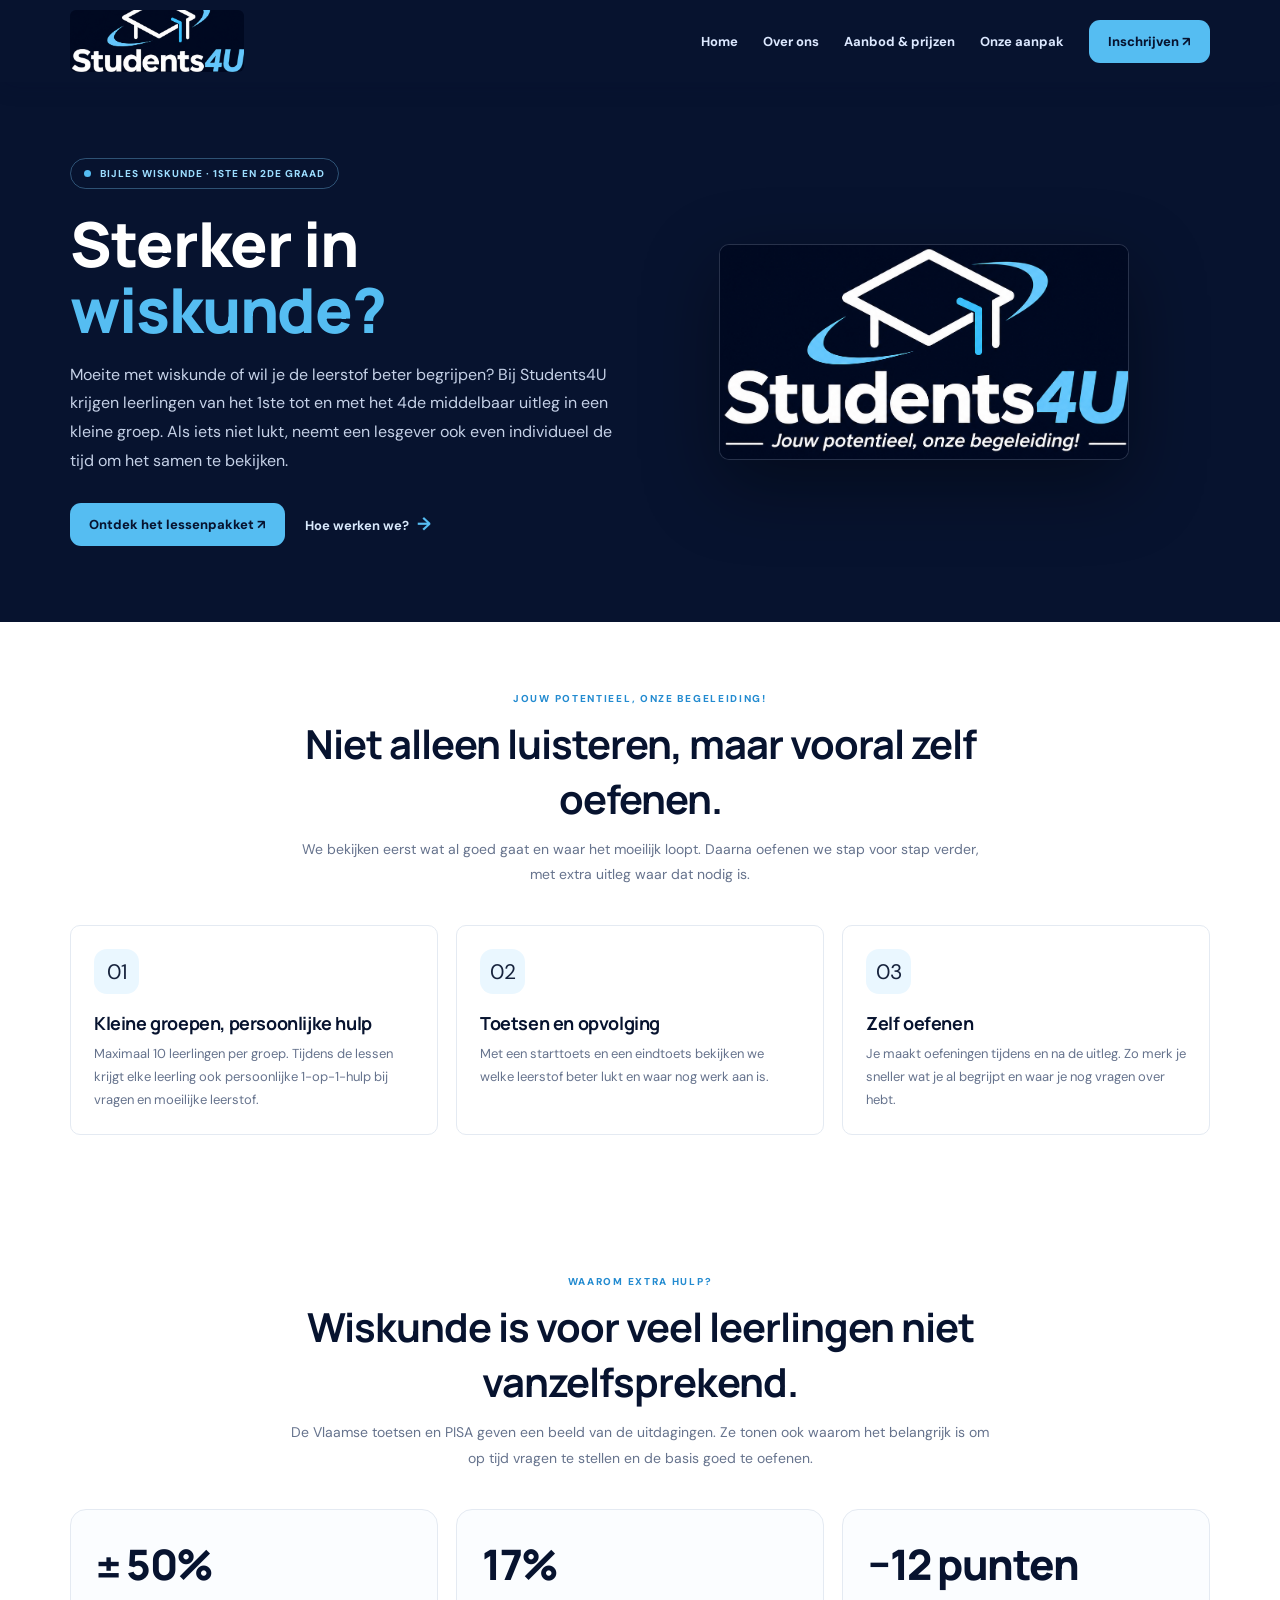
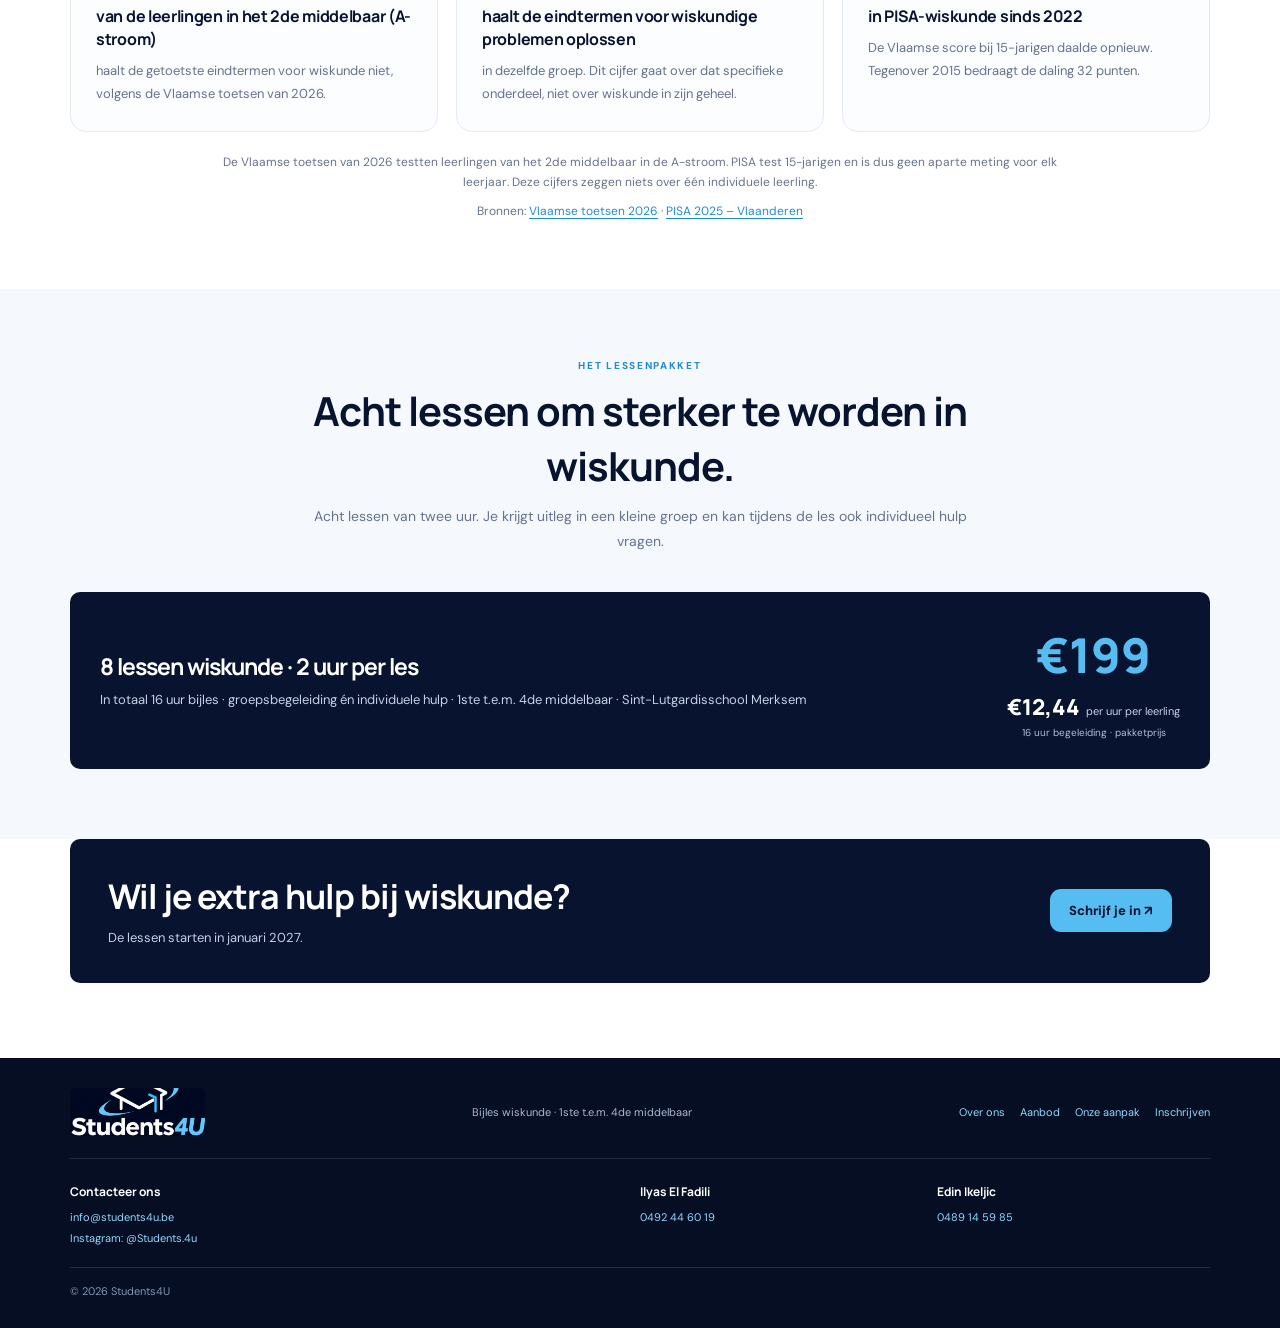
==== index.html @ 21164f57 "Add files via upload" ====
<!doctype html><html lang="nl-BE"><head><meta charset="utf-8"><meta name="viewport" content="width=device-width,initial-scale=1"><meta name="theme-color" content="#07132f"><link rel="preconnect" href="https://fonts.googleapis.com"><link rel="preconnect" href="https://fonts.gstatic.com" crossorigin><link href="https://fonts.googleapis.com/css2?family=DM+Sans:wght@400;500;600;700&family=Manrope:wght@400;500;600;700;800&display=swap" rel="stylesheet"><link rel="stylesheet" href="styles.css"><title>Home | Students4U</title></head><body><header><div class="wrap nav"><a class="brand" href="index.html"><img src="students4u-logo.png" alt="Students4U — Jouw potentieel, onze begeleiding"></a><button class="menu" aria-label="Menu openen" aria-expanded="false" onclick="const n=document.querySelector('.links');n.classList.toggle('open');this.setAttribute('aria-expanded',n.classList.contains('open'))">☰</button><nav class="links"><a href="index.html">Home</a><a href="over-ons.html">Over ons</a><a href="aanbod.html">Aanbod & prijzen</a><a href="aanpak.html">Onze aanpak</a><a href="inschrijven.html" class="button">Inschrijven ↗</a></nav></div></header><main><div class="hero"><div class="wrap hero-grid"><div><div class="eyebrow"><i class="dot"></i> BIJLES WISKUNDE · 1STE EN 2DE GRAAD</div><h1>Sterker in<br><span>wiskunde?</span></h1><p class="lead">Moeite met wiskunde of wil je de leerstof beter begrijpen? Bij Students4U krijgen leerlingen van het 1ste tot en met het 4de middelbaar uitleg in een kleine groep. Als iets niet lukt, neemt een lesgever ook even individueel de tijd om het samen te bekijken.</p><div class="actions"><a class="button" href="inschrijven.html">Ontdek het lessenpakket ↗</a><a class="quiet-link" href="aanpak.html">Hoe werken we? <span>→</span></a></div></div><div class="hero-logo"><img src="students4u-logo.png" alt="Students4U logo en slogan"></div></div></div>
<section><div class="wrap"><div class="section-head"><div class="kicker">Jouw potentieel, onze begeleiding!</div><h2>Niet alleen luisteren, maar vooral zelf oefenen.</h2><p>We bekijken eerst wat al goed gaat en waar het moeilijk loopt. Daarna oefenen we stap voor stap verder, met extra uitleg waar dat nodig is.</p></div><div class="cards"><article class="card"><div class="ico">01</div><h3>Kleine groepen, persoonlijke hulp</h3><p>Maximaal 10 leerlingen per groep. Tijdens de lessen krijgt elke leerling ook persoonlijke 1-op-1-hulp bij vragen en moeilijke leerstof.</p></article><article class="card"><div class="ico">02</div><h3>Toetsen en opvolging</h3><p>Met een starttoets en een eindtoets bekijken we welke leerstof beter lukt en waar nog werk aan is.</p></article><article class="card"><div class="ico">03</div><h3>Zelf oefenen</h3><p>Je maakt oefeningen tijdens en na de uitleg. Zo merk je sneller wat je al begrijpt en waar je nog vragen over hebt.</p></article></div></div></section>
<section class="facts-section"><div class="wrap"><div class="section-head"><div class="kicker">Waarom extra hulp?</div><h2>Wiskunde is voor veel leerlingen niet vanzelfsprekend.</h2><p>De Vlaamse toetsen en PISA geven een beeld van de uitdagingen. Ze tonen ook waarom het belangrijk is om op tijd vragen te stellen en de basis goed te oefenen.</p></div>
<div class="facts-grid">
<div class="fact-card"><div class="fact-number">± 50%</div><h3>van de leerlingen in het 2de middelbaar (A-stroom)</h3><p>haalt de getoetste eindtermen voor wiskunde niet, volgens de Vlaamse toetsen van 2026.</p></div>
<div class="fact-card"><div class="fact-number">17%</div><h3>haalt de eindtermen voor wiskundige problemen oplossen</h3><p>in dezelfde groep. Dit cijfer gaat over dat specifieke onderdeel, niet over wiskunde in zijn geheel.</p></div>
<div class="fact-card"><div class="fact-number">−12 punten</div><h3>in PISA-wiskunde sinds 2022</h3><p>De Vlaamse score bij 15-jarigen daalde opnieuw. Tegenover 2015 bedraagt de daling 32 punten.</p></div>
</div>
<p class="facts-note">De Vlaamse toetsen van 2026 testten leerlingen van het 2de middelbaar in de A-stroom. PISA test 15-jarigen en is dus geen aparte meting voor elk leerjaar. Deze cijfers zeggen niets over één individuele leerling.</p>
<div class="facts-sources"><span>Bronnen:</span> <a href="https://www.vlaanderen.be/onderwijsprofessionals/nieuwsberichten/vlaamse-toetsen-2026-resultaten" target="_blank" rel="noopener">Vlaamse toetsen 2026</a> · <a href="https://www.vlaanderen.be/onderwijsprofessionals/nieuwsberichten/pisa-2025-resultaten" target="_blank" rel="noopener">PISA 2025 – Vlaanderen</a></div>
</div></section>
<section class="soft"><div class="wrap"><div class="section-head"><div class="kicker">Het lessenpakket</div><h2>Acht lessen om sterker te worden in wiskunde.</h2><p>Acht lessen van twee uur. Je krijgt uitleg in een kleine groep en kan tijdens de les ook individueel hulp vragen.</p></div><div class="price-card"><div><h2>8 lessen wiskunde · 2 uur per les</h2><p>In totaal 16 uur bijles · groepsbegeleiding én individuele hulp · 1ste t.e.m. 4de middelbaar · Sint-Lutgardisschool Merksem</p></div><div class="price-block"><div class="price">€199</div><div class="price-hour"><strong>€12,44</strong><span>per uur per leerling</span></div><div class="price-caption">16 uur begeleiding · pakketprijs</div></div></div></div></section>
<div class="wrap cta"><div class="cta-inner"><div><h2>Wil je extra hulp bij wiskunde?</h2><p>De lessen starten in januari 2027.</p></div><a class="button" href="inschrijven.html">Schrijf je in ↗</a></div></div></main><footer>
<div class="wrap foot">
  <img src="students4u-logo.png" alt="Students4U">
  <span>Bijles wiskunde · 1ste t.e.m. 4de middelbaar</span>
  <div class="foot-links"><a href="over-ons.html">Over ons</a><a href="aanbod.html">Aanbod</a><a href="aanpak.html">Onze aanpak</a><a href="inschrijven.html">Inschrijven</a></div>
</div>
<div class="wrap contact-footer">
  <div><strong>Contacteer ons</strong><a href="mailto:info@students4u.be">info@students4u.be</a><a href="https://www.instagram.com/Students.4u/" target="_blank" rel="noopener">Instagram: @Students.4u</a></div>
  <div><strong>Ilyas El Fadili</strong><a href="tel:+32492446019">0492 44 60 19</a></div>
  <div><strong>Edin Ikeljic</strong><a href="tel:+32489145985">0489 14 59 85</a></div>
</div>
<div class="wrap copyright">© <span id="year"></span> Students4U</div>
</footer><script>document.getElementById('year').textContent=new Date().getFullYear();document.querySelectorAll('.links a').forEach(a=>a.addEventListener('click',()=>document.querySelector('.links').classList.remove('open')));</script></body></html>
---- styles.css ----
:root{--navy:#07132f;--navy2:#10234a;--blue:#55bdf2;--blue2:#238bd0;--ice:#eaf7ff;--ink:#17233d;--muted:#66738d;--line:#e4eaf2;--white:#fff}
*{box-sizing:border-box}html{scroll-behavior:smooth}body{margin:0;font-family:"DM Sans",Arial,sans-serif;color:var(--ink);background:#fff}a{color:inherit;text-decoration:none}.wrap{width:min(1140px,calc(100% - 44px));margin:auto}
header{background:var(--navy);color:#fff;position:sticky;top:0;z-index:20;box-shadow:0 5px 20px #07132f20}.nav{height:82px;display:flex;align-items:center;justify-content:space-between}.brand img{display:block;width:174px;height:62px;object-fit:cover;border-radius:6px}.links{display:flex;align-items:center;gap:25px;font-size:13px;font-weight:700;color:#dce8ff}.links a:hover,.links a.active{color:var(--blue)}.button{display:inline-flex;align-items:center;justify-content:center;padding:13px 19px;border-radius:11px;background:var(--blue);color:var(--navy);font-weight:800;font-size:13px;transition:.2s}.button:hover{transform:translateY(-2px);background:#82d3ff}.menu{display:none;background:none;border:0;color:white;font-size:26px}
.hero{background:#07132f;color:#fff;overflow:hidden;position:relative}.hero:after{display:none}.hero-grid{position:relative;z-index:1;display:grid;grid-template-columns:1.1fr .9fr;align-items:center;gap:48px;padding:76px 0;min-height:470px}.eyebrow{display:inline-flex;gap:9px;align-items:center;border:1px solid #7bcfff55;color:#9cddff;border-radius:50px;padding:8px 13px;font-size:10px;font-weight:800;letter-spacing:1px;text-transform:uppercase}.dot{width:7px;height:7px;border-radius:50%;background:var(--blue)}h1,h2,h3{font-family:Manrope,"DM Sans",Arial,sans-serif;letter-spacing:-1px}h1{font-size:clamp(40px,5vw,62px);line-height:1.07;margin:22px 0 17px;font-weight:800}h1 span{color:var(--blue)}.lead{font-size:16px;line-height:1.8;color:#c5d1e7;max-width:560px}.actions{display:flex;align-items:center;gap:20px;margin-top:27px;flex-wrap:wrap}.quiet-link{font-size:13px;font-weight:700;color:#d8e8fb}.quiet-link span{color:var(--blue);font-size:18px;margin-left:5px}.hero-logo{width:min(410px,100%);border:1px solid #ffffff22;border-radius:10px;overflow:hidden;box-shadow:0 25px 75px #0006;background:var(--navy)}.hero-logo img{display:block;width:100%;height:auto}
.page-hero{background:#07132f;color:#fff;padding:52px 0}.page-hero h1{font-size:clamp(34px,4vw,49px);margin:12px 0}.page-hero p{max-width:720px;color:#c5d1e7;line-height:1.8;margin:0}.crumb{font-size:11px;color:#8ed9ff;font-weight:800;letter-spacing:1.4px;text-transform:uppercase}
section{padding:70px 0}.section-head{text-align:center;max-width:700px;margin:0 auto 38px}.kicker{color:var(--blue2);font-size:10px;font-weight:800;letter-spacing:1.7px;text-transform:uppercase}.section-head h2{font-size:clamp(28px,3.5vw,40px);color:var(--navy);margin:11px 0}.section-head p{font-size:14px;line-height:1.8;color:var(--muted);margin:0}
.cards{display:grid;grid-template-columns:repeat(3,1fr);gap:18px}.card{border:1px solid var(--line);border-radius:10px;padding:23px;background:#fff}.ico{width:45px;height:45px;border-radius:13px;background:var(--ice);display:grid;place-items:center;font-size:21px;margin-bottom:17px}.card h3{font-size:18px;color:var(--navy);margin:0 0 8px;letter-spacing:-.4px}.card p{font-size:13px;line-height:1.75;color:var(--muted);margin:0}
.soft{background:#f5f9fd}.two{display:grid;grid-template-columns:1fr 1fr;gap:22px}.panel{padding:28px;border:1px solid var(--line);border-radius:10px;background:#fff}.panel.dark{background:var(--navy);color:#fff;border-color:var(--navy)}.panel h3{font-size:21px;margin:0 0 12px}.panel p,.panel li{font-size:13px;line-height:1.8;color:var(--muted)}.panel.dark p,.panel.dark li{color:#c5d1e7}.panel ul{padding-left:19px}.price-card{background:var(--navy);color:#fff;border-radius:10px;padding:30px;display:flex;align-items:center;justify-content:space-between;gap:20px}.price{font:800 48px Manrope;color:var(--blue);white-space:nowrap}.price-block{min-width:170px;text-align:center}.price-hour{display:flex;align-items:baseline;justify-content:center;gap:6px;margin-top:5px;color:#fff}.price-hour strong{font:800 22px Manrope;color:#fff}.price-hour span{font-size:11px;color:#c5d1e7}.price-caption{font-size:10px;color:#aebed8;margin-top:4px}.price-card h2{font-size:23px;margin:0 0 7px}.price-card p{color:#c5d1e7;font-size:13px;line-height:1.7;margin:0}
.steps{display:grid;grid-template-columns:repeat(3,1fr);gap:22px;counter-reset:step}.step:before{counter-increment:step;content:"0" counter(step);display:grid;place-items:center;width:41px;height:41px;border-radius:12px;background:var(--navy);color:var(--blue);font:800 14px Manrope;margin-bottom:15px}.step h3{font-size:17px;color:var(--navy);margin:0 0 7px}.step p{font-size:13px;color:var(--muted);line-height:1.75;margin:0}
.timeline{display:grid;gap:12px;max-width:850px;margin:auto}.lesson{display:grid;grid-template-columns:90px 1fr;gap:20px;padding:19px 22px;border:1px solid var(--line);border-radius:9px;background:#fff}.lesson-no{font:800 13px Manrope;color:var(--blue2);letter-spacing:.7px}.lesson h3{font-size:16px;color:var(--navy);margin:0 0 5px}.lesson p{font-size:13px;line-height:1.7;color:var(--muted);margin:0}.note{background:#edf8ff;border-left:4px solid var(--blue);padding:16px 19px;border-radius:0 12px 12px 0;color:#34516c;font-size:13px;line-height:1.75;margin-top:20px}
.cta{padding:0 0 75px}.cta-inner{background:#07132f;color:white;border-radius:10px;padding:34px 38px;display:flex;justify-content:space-between;align-items:center;gap:22px}.cta-inner h2{font-size:clamp(24px,3vw,34px);margin:0 0 8px}.cta-inner p{color:#c3d0e6;font-size:13px;margin:0;line-height:1.7}
footer{background:#050e23;color:#aab8d0;padding:30px 0;font-size:11px}.foot{display:flex;align-items:center;justify-content:space-between;gap:18px;flex-wrap:wrap}.foot img{width:135px;height:48px;object-fit:cover;border-radius:5px}.foot a{color:#91d9ff}.foot-links{display:flex;gap:15px;flex-wrap:wrap}
.faq{max-width:850px;margin:auto}.faq details{border-bottom:1px solid var(--line);padding:17px 3px}.faq summary{cursor:pointer;font-weight:700;color:var(--navy);font-size:14px}.faq p{font-size:13px;color:var(--muted);line-height:1.75}
@media(max-width:800px){.nav{height:72px}.brand img{width:145px;height:52px}.menu{display:block}.links{display:none;position:absolute;top:72px;left:15px;right:15px;background:#10234a;border:1px solid #ffffff22;padding:20px;border-radius:14px;z-index:5;flex-direction:column;align-items:stretch}.links.open{display:flex}.hero-grid{grid-template-columns:1fr;gap:28px;padding:55px 0}.hero-logo{max-width:360px}.cards{grid-template-columns:1fr}.two{grid-template-columns:1fr}.steps{grid-template-columns:1fr;gap:25px}.price-card{align-items:flex-start;flex-direction:column}.price-block{text-align:left}.price-hour{justify-content:flex-start}.cta-inner{padding:30px 24px;align-items:flex-start;flex-direction:column}.lesson{grid-template-columns:65px 1fr;gap:12px}section{padding:58px 0}}

/* Heldere cijfers, zonder de resultaten groter voor te stellen dan ze zijn. */
.facts-section{background:#fff}
.facts-grid{display:grid;grid-template-columns:repeat(3,1fr);gap:18px}
.fact-card{border:1px solid var(--line);border-radius:16px;padding:25px;background:#fbfdff}
.fact-number{font:800 clamp(30px,4vw,42px) Manrope,sans-serif;color:var(--navy);letter-spacing:-1.5px;margin-bottom:12px}
.fact-card h3{font-size:16px;line-height:1.45;letter-spacing:-.3px;color:var(--navy);margin:0 0 9px}
.fact-card p{font-size:13px;line-height:1.75;color:var(--muted);margin:0}
.facts-note{max-width:850px;margin:20px auto 0;font-size:12px;line-height:1.7;color:var(--muted);text-align:center}
.facts-sources{text-align:center;font-size:12px;color:var(--muted);margin-top:10px}
.facts-sources a{color:var(--blue2);text-decoration:underline;text-underline-offset:3px}
@media(max-width:800px){.facts-grid{grid-template-columns:1fr}.fact-card{padding:21px}}

/* Persoonlijke voorstelling van de oprichters */
.founders{align-items:stretch}
.founder-card{padding:30px}
.founder-mark{width:54px;height:54px;border-radius:50%;display:grid;place-items:center;background:var(--navy);color:var(--blue);font:800 16px Manrope,sans-serif;letter-spacing:.5px;margin-bottom:20px}
.founder-card .kicker{margin-bottom:8px}
.founder-card h3{font-size:25px;color:var(--navy);margin:0 0 14px}
.founder-card p{font-size:14px;line-height:1.85;color:var(--muted);margin:0 0 12px}
.founder-card p:last-child{margin-bottom:0}


/* Contactgegevens en klikbare contactmogelijkheden */
.contact-footer{display:grid;grid-template-columns:2fr 1fr 1fr;gap:24px;padding-top:24px;margin-top:22px;border-top:1px solid #ffffff20}
.contact-footer div{display:flex;flex-direction:column;gap:7px}
.contact-footer strong{color:#fff;font:700 12px Manrope,sans-serif;margin-bottom:3px}
.contact-footer a,.founder-contact a,.contact-cards a{color:#91d9ff;text-decoration:none}
.contact-footer a:hover,.founder-contact a:hover,.contact-cards a:hover{text-decoration:underline}
.copyright{border-top:1px solid #ffffff20;margin-top:22px;padding-top:16px;font-size:11px;color:#8494af}
.founder-contact{margin-top:14px!important;padding-top:12px;border-top:1px solid var(--line)}
.founder-contact strong{color:var(--navy)}
.contact-cards .card a{color:var(--blue2);font-weight:600}
@media(max-width:800px){.contact-footer{grid-template-columns:1fr;gap:18px}}

/* Oprichters: professionele ronde profielfoto's, geïnspireerd op de gekozen tweede lay-out */
.founders-section{background:radial-gradient(ellipse at 50% 0%,#10234a 0%,#07132f 62%);color:#fff;overflow:hidden}
.founders-heading .kicker{color:#72caff}
.founders-heading h2{color:#fff;font-size:clamp(30px,4vw,46px)}
.founders-heading h2 span{color:#72caff}
.founders-heading p{color:#c5d1e7}
.founders-showcase{max-width:850px;margin:0 auto;display:grid;grid-template-columns:1fr 1px 1fr;align-items:start;gap:48px}
.founder-profile{text-align:center;max-width:340px;margin:0 auto}
.founder-photo{width:220px;height:220px;margin:0 auto 22px;border-radius:50%;padding:5px;background:linear-gradient(135deg,#8bd8ff,#238bd0);box-shadow:0 0 32px #238bd044}
.founder-photo img{display:block;width:100%;height:100%;object-fit:cover;object-position:center 38%;border-radius:50%;border:3px solid #07132f}
.founder-profile h3{font-size:25px;color:#fff;margin:0 0 12px;letter-spacing:-.5px}
.founder-role{display:inline-block;padding:9px 28px;border-radius:30px;background:#153b68;border:1px solid #287fbd;color:#eaf7ff;font-size:14px;font-weight:700}
.founder-profile p{font-size:13px;line-height:1.75;color:#c5d1e7;margin:18px auto 12px;max-width:310px}
.founder-phone{font-size:13px;font-weight:700;color:#83d4ff}
.founder-divider{height:280px;background:linear-gradient(transparent,#2d6597,transparent);margin-top:18px}
@media(max-width:700px){.founders-showcase{grid-template-columns:1fr;gap:34px}.founder-divider{width:70%;height:1px;margin:0 auto;background:linear-gradient(90deg,transparent,#2d6597,transparent)}.founder-photo{width:190px;height:190px}.founder-profile h3{font-size:23px}}

/* Oprichterssectie – rustigere, evenwichtige profielkaarten en doorlopende achtergrond */
.founders-section{padding:66px 0 58px;background:radial-gradient(ellipse at 50% 0%,#142b55 0%,#07132f 68%);}
.founders-heading{margin-bottom:34px;}
.founders-heading h2{margin:10px 0 8px;}
.founders-showcase{max-width:900px;grid-template-columns:1fr 1fr;gap:28px;align-items:stretch;}
.founder-divider{display:none;}
.founder-profile{width:100%;max-width:100%;padding:18px 18px 22px;background:linear-gradient(155deg,#13264a 0%,#0d1b37 100%);border:1px solid #ffffff18;border-radius:22px;box-shadow:0 16px 42px #00000020;overflow:hidden;}
.founder-photo{width:280px;max-width:100%;height:320px;margin:0 auto 20px;padding:0;border-radius:18px;background:#15294c;box-shadow:0 10px 28px #00000030;overflow:hidden;}
.founder-photo img{display:block;width:100%;height:100%;border:0;border-radius:0;object-fit:cover;object-position:center center;}
.founder-photo-edin img{object-position:center center;}
.founder-photo-ilyas img{object-position:center center;}
.founder-profile h3{font-size:23px;margin:0 0 10px;}
.founder-role{padding:7px 24px;font-size:13px;}
.founder-profile p{max-width:330px;margin:15px auto 12px;font-size:13px;}
.founder-phone{display:inline-block;margin-top:2px;text-decoration:none;}
.founders-cta{max-width:900px;margin:34px auto 0;padding:24px 28px;display:flex;align-items:center;justify-content:space-between;gap:22px;border:1px solid #ffffff1c;border-radius:18px;background:#10234a;}
.founders-cta h2{margin:0 0 6px;color:#fff;font-size:clamp(21px,2.5vw,28px);}
.founders-cta p{margin:0;color:#c5d1e7;font-size:13px;line-height:1.65;}
@media(max-width:700px){.founders-section{padding:52px 0 46px}.founders-showcase{grid-template-columns:1fr;gap:20px}.founder-profile{max-width:420px;margin:0 auto}.founder-photo{width:260px;height:298px}.founders-cta{margin-top:24px;padding:22px;align-items:flex-start;flex-direction:column}}
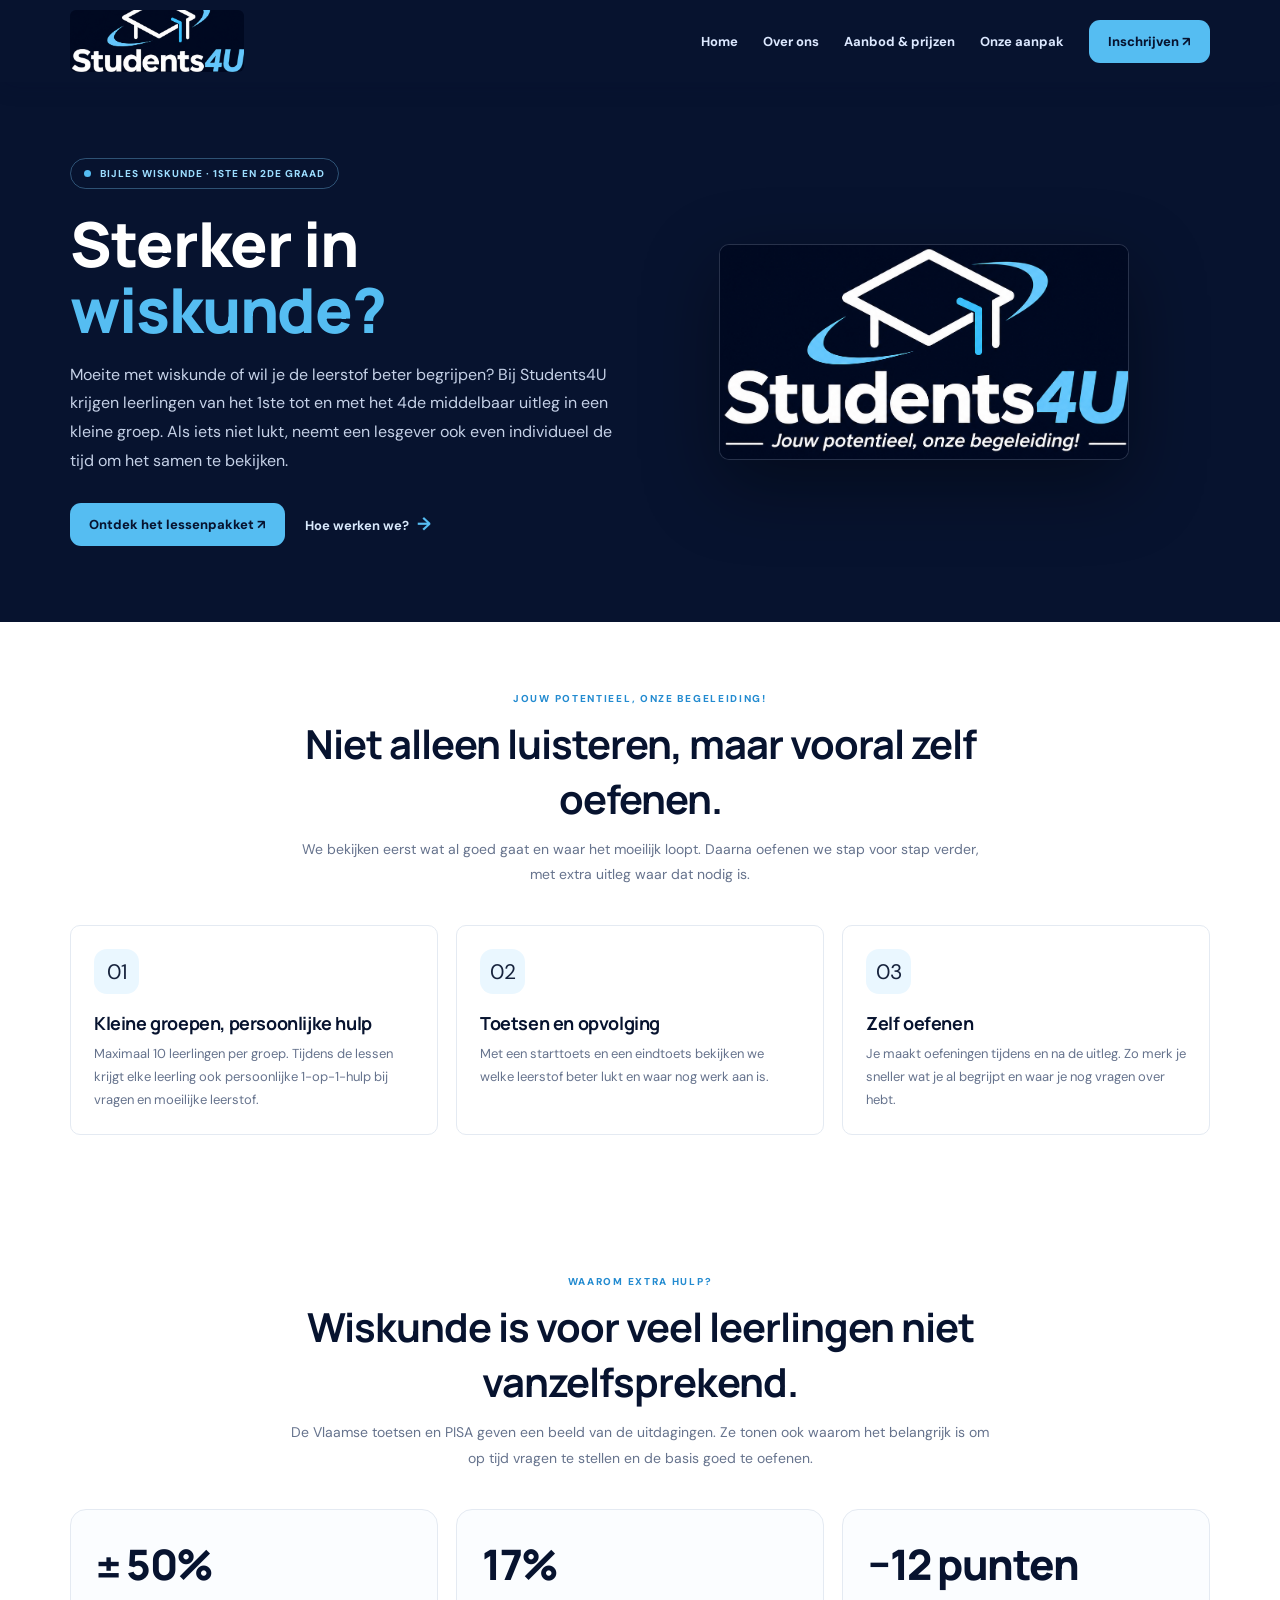
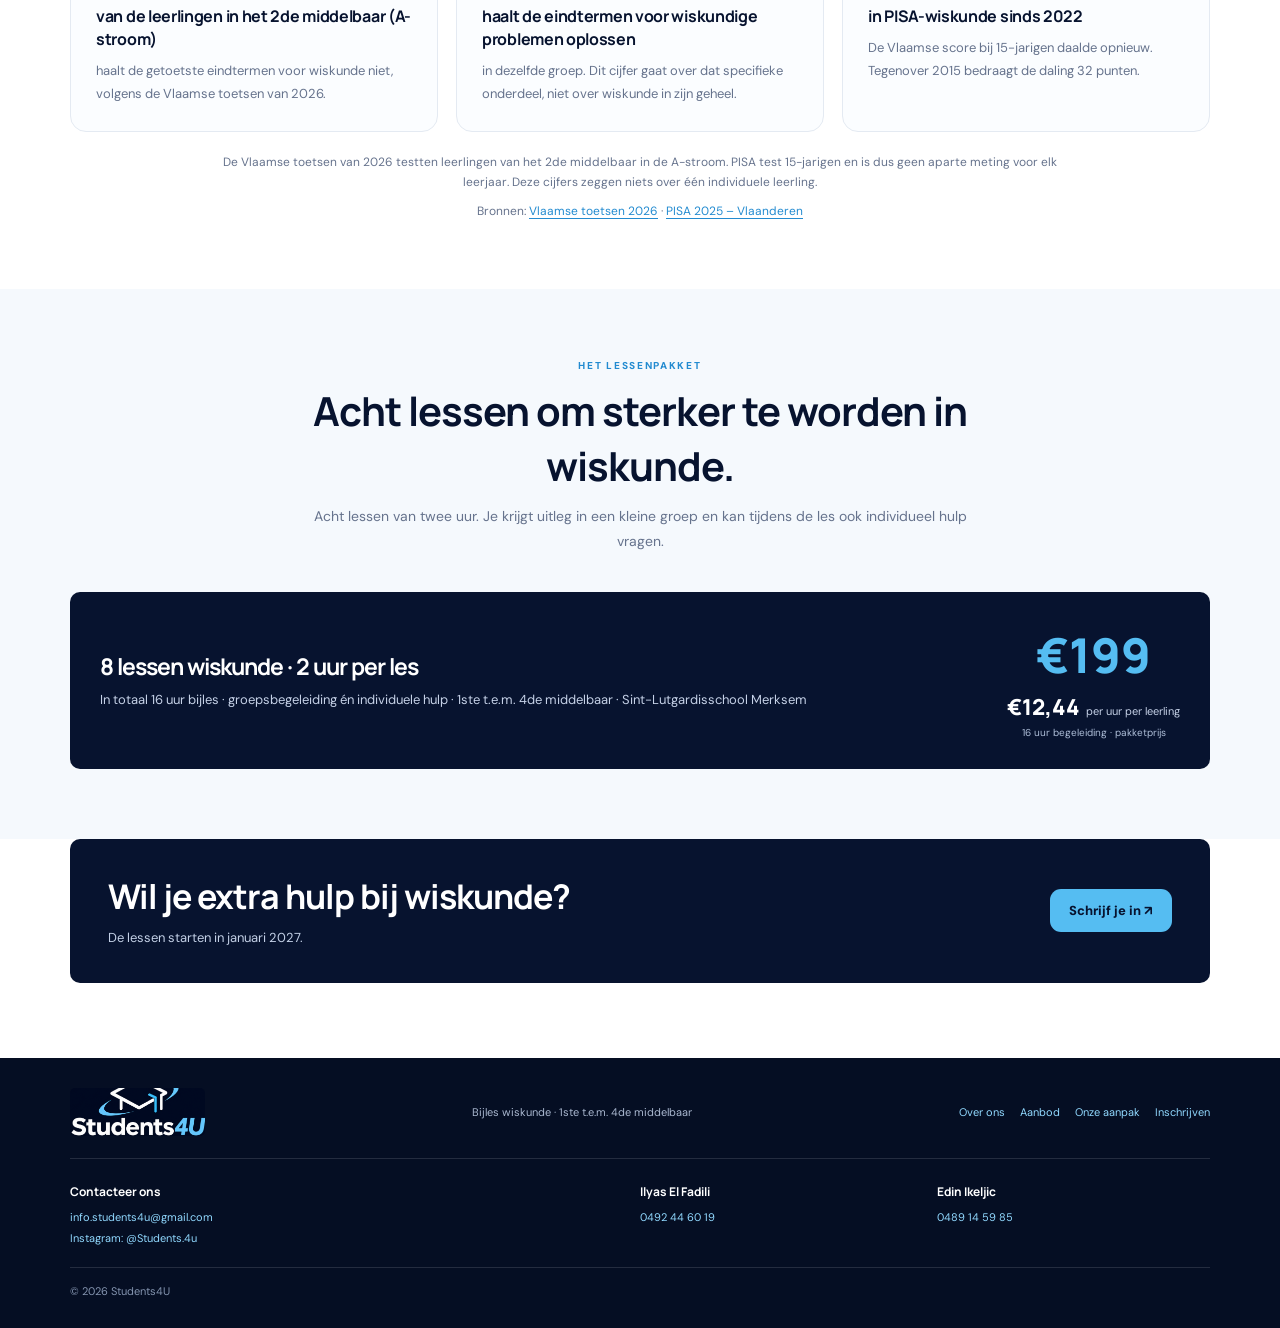
==== commit ab7f4b9c: "Update index.html" ====
--- a/index.html
+++ b/index.html
@@ -1,4 +1,4 @@
-<!doctype html><html lang="nl-BE"><head><meta charset="utf-8"><meta name="viewport" content="width=device-width,initial-scale=1"><meta name="theme-color" content="#07132f"><link rel="preconnect" href="https://fonts.googleapis.com"><link rel="preconnect" href="https://fonts.gstatic.com" crossorigin><link href="https://fonts.googleapis.com/css2?family=DM+Sans:wght@400;500;600;700&family=Manrope:wght@400;500;600;700;800&display=swap" rel="stylesheet"><link rel="stylesheet" href="styles.css"><title>Home | Students4U</title></head><body><header><div class="wrap nav"><a class="brand" href="index.html"><img src="students4u-logo.png" alt="Students4U — Jouw potentieel, onze begeleiding"></a><button class="menu" aria-label="Menu openen" aria-expanded="false" onclick="const n=document.querySelector('.links');n.classList.toggle('open');this.setAttribute('aria-expanded',n.classList.contains('open'))">☰</button><nav class="links"><a href="index.html">Home</a><a href="over-ons.html">Over ons</a><a href="aanbod.html">Aanbod & prijzen</a><a href="aanpak.html">Onze aanpak</a><a href="inschrijven.html" class="button">Inschrijven ↗</a></nav></div></header><main><div class="hero"><div class="wrap hero-grid"><div><div class="eyebrow"><i class="dot"></i> BIJLES WISKUNDE · 1STE EN 2DE GRAAD</div><h1>Sterker in<br><span>wiskunde?</span></h1><p class="lead">Moeite met wiskunde of wil je de leerstof beter begrijpen? Bij Students4U krijgen leerlingen van het 1ste tot en met het 4de middelbaar uitleg in een kleine groep. Als iets niet lukt, neemt een lesgever ook even individueel de tijd om het samen te bekijken.</p><div class="actions"><a class="button" href="inschrijven.html">Ontdek het lessenpakket ↗</a><a class="quiet-link" href="aanpak.html">Hoe werken we? <span>→</span></a></div></div><div class="hero-logo"><img src="students4u-logo.png" alt="Students4U logo en slogan"></div></div></div>
+<!doctype html><html lang="nl-BE"><head><meta charset="utf-8"><meta name="viewport" content="width=device-width,initial-scale=1"><meta name="theme-color" content="#07132f"><link rel="preconnect" href="https://fonts.googleapis.com"><link rel="preconnect" href="https://fonts.gstatic.com" crossorigin><link href="https://fonts.googleapis.com/css2?family=DM+Sans:wght@400;500;600;700&family=Manrope:wght@400;500;600;700;800&display=swap" rel="stylesheet"><link rel="stylesheet" href="styles.css"><meta name="description" content="Op zoek naar bijles wiskunde in Merksem? Students4U biedt begeleiding voor leerlingen van het 1ste tot en met het 4de middelbaar, in kleine groepen met persoonlijke uitleg."><title>Bijles wiskunde Merksem | Students4U</title></head><body><header><div class="wrap nav"><a class="brand" href="index.html"><img src="students4u-logo.png" alt="Students4U — Jouw potentieel, onze begeleiding"></a><button class="menu" aria-label="Menu openen" aria-expanded="false" onclick="const n=document.querySelector('.links');n.classList.toggle('open');this.setAttribute('aria-expanded',n.classList.contains('open'))">☰</button><nav class="links"><a href="index.html">Home</a><a href="over-ons.html">Over ons</a><a href="aanbod.html">Aanbod & prijzen</a><a href="aanpak.html">Onze aanpak</a><a href="inschrijven.html" class="button">Inschrijven ↗</a></nav></div></header><main><div class="hero"><div class="wrap hero-grid"><div><div class="eyebrow"><i class="dot"></i> BIJLES WISKUNDE · 1STE EN 2DE GRAAD</div><h1>Sterker in<br><span>wiskunde?</span></h1><p class="lead">Moeite met wiskunde of wil je de leerstof beter begrijpen? Bij Students4U krijgen leerlingen van het 1ste tot en met het 4de middelbaar uitleg in een kleine groep. Als iets niet lukt, neemt een lesgever ook even individueel de tijd om het samen te bekijken.</p><div class="actions"><a class="button" href="inschrijven.html">Ontdek het lessenpakket ↗</a><a class="quiet-link" href="aanpak.html">Hoe werken we? <span>→</span></a></div></div><div class="hero-logo"><img src="students4u-logo.png" alt="Students4U logo en slogan"></div></div></div>
 <section><div class="wrap"><div class="section-head"><div class="kicker">Jouw potentieel, onze begeleiding!</div><h2>Niet alleen luisteren, maar vooral zelf oefenen.</h2><p>We bekijken eerst wat al goed gaat en waar het moeilijk loopt. Daarna oefenen we stap voor stap verder, met extra uitleg waar dat nodig is.</p></div><div class="cards"><article class="card"><div class="ico">01</div><h3>Kleine groepen, persoonlijke hulp</h3><p>Maximaal 10 leerlingen per groep. Tijdens de lessen krijgt elke leerling ook persoonlijke 1-op-1-hulp bij vragen en moeilijke leerstof.</p></article><article class="card"><div class="ico">02</div><h3>Toetsen en opvolging</h3><p>Met een starttoets en een eindtoets bekijken we welke leerstof beter lukt en waar nog werk aan is.</p></article><article class="card"><div class="ico">03</div><h3>Zelf oefenen</h3><p>Je maakt oefeningen tijdens en na de uitleg. Zo merk je sneller wat je al begrijpt en waar je nog vragen over hebt.</p></article></div></div></section>
 <section class="facts-section"><div class="wrap"><div class="section-head"><div class="kicker">Waarom extra hulp?</div><h2>Wiskunde is voor veel leerlingen niet vanzelfsprekend.</h2><p>De Vlaamse toetsen en PISA geven een beeld van de uitdagingen. Ze tonen ook waarom het belangrijk is om op tijd vragen te stellen en de basis goed te oefenen.</p></div>
 <div class="facts-grid">
@@ -17,9 +17,9 @@
   <div class="foot-links"><a href="over-ons.html">Over ons</a><a href="aanbod.html">Aanbod</a><a href="aanpak.html">Onze aanpak</a><a href="inschrijven.html">Inschrijven</a></div>
 </div>
 <div class="wrap contact-footer">
-  <div><strong>Contacteer ons</strong><a href="mailto:info@students4u.be">info@students4u.be</a><a href="https://www.instagram.com/Students.4u/" target="_blank" rel="noopener">Instagram: @Students.4u</a></div>
+  <div><strong>Contacteer ons</strong><a href="mailto:info.students4u@gmail.com">info.students4u@gmail.com</a><a href="https://www.instagram.com/Students.4u/" target="_blank" rel="noopener">Instagram: @Students.4u</a></div>
   <div><strong>Ilyas El Fadili</strong><a href="tel:+32492446019">0492 44 60 19</a></div>
   <div><strong>Edin Ikeljic</strong><a href="tel:+32489145985">0489 14 59 85</a></div>
 </div>
 <div class="wrap copyright">© <span id="year"></span> Students4U</div>
-</footer><script>document.getElementById('year').textContent=new Date().getFullYear();document.querySelectorAll('.links a').forEach(a=>a.addEventListener('click',()=>document.querySelector('.links').classList.remove('open')));</script></body></html>+</footer><script>document.getElementById('year').textContent=new Date().getFullYear();document.querySelectorAll('.links a').forEach(a=>a.addEventListener('click',()=>document.querySelector('.links').classList.remove('open')));</script></body></html>
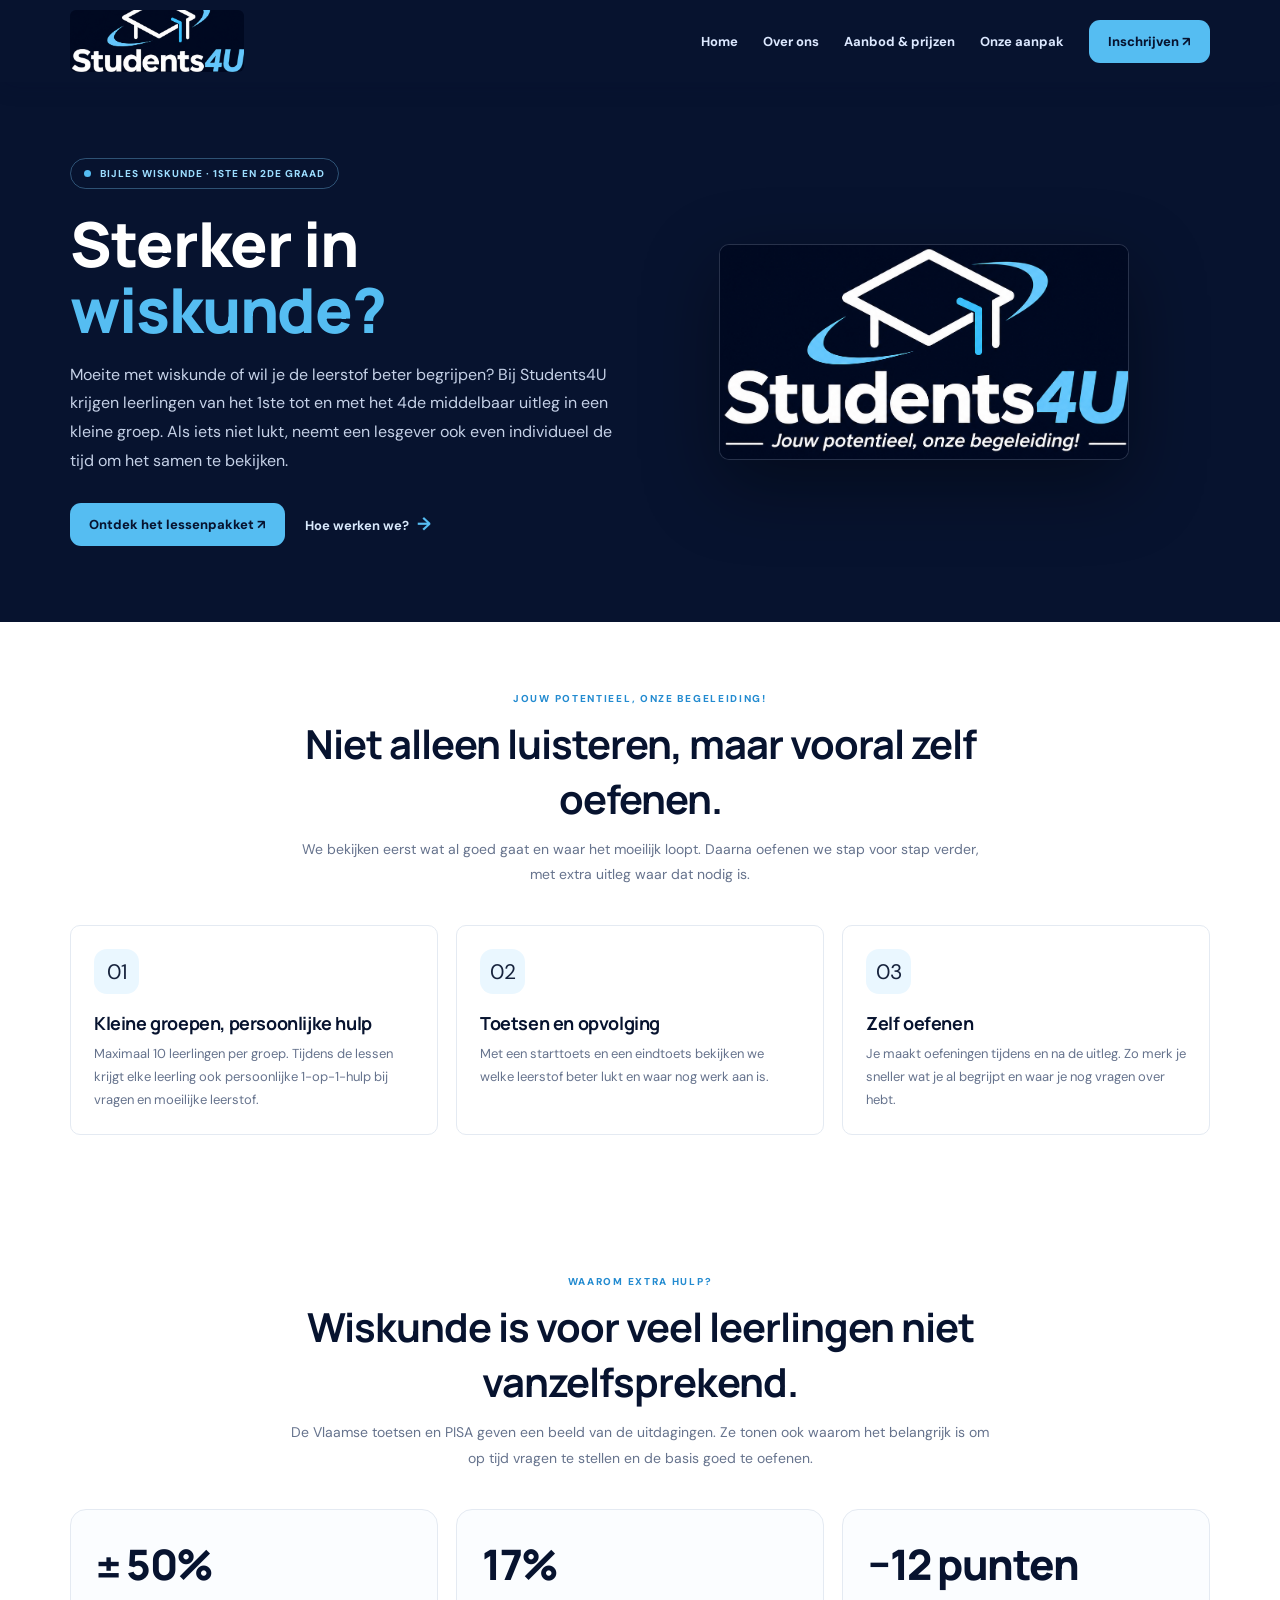
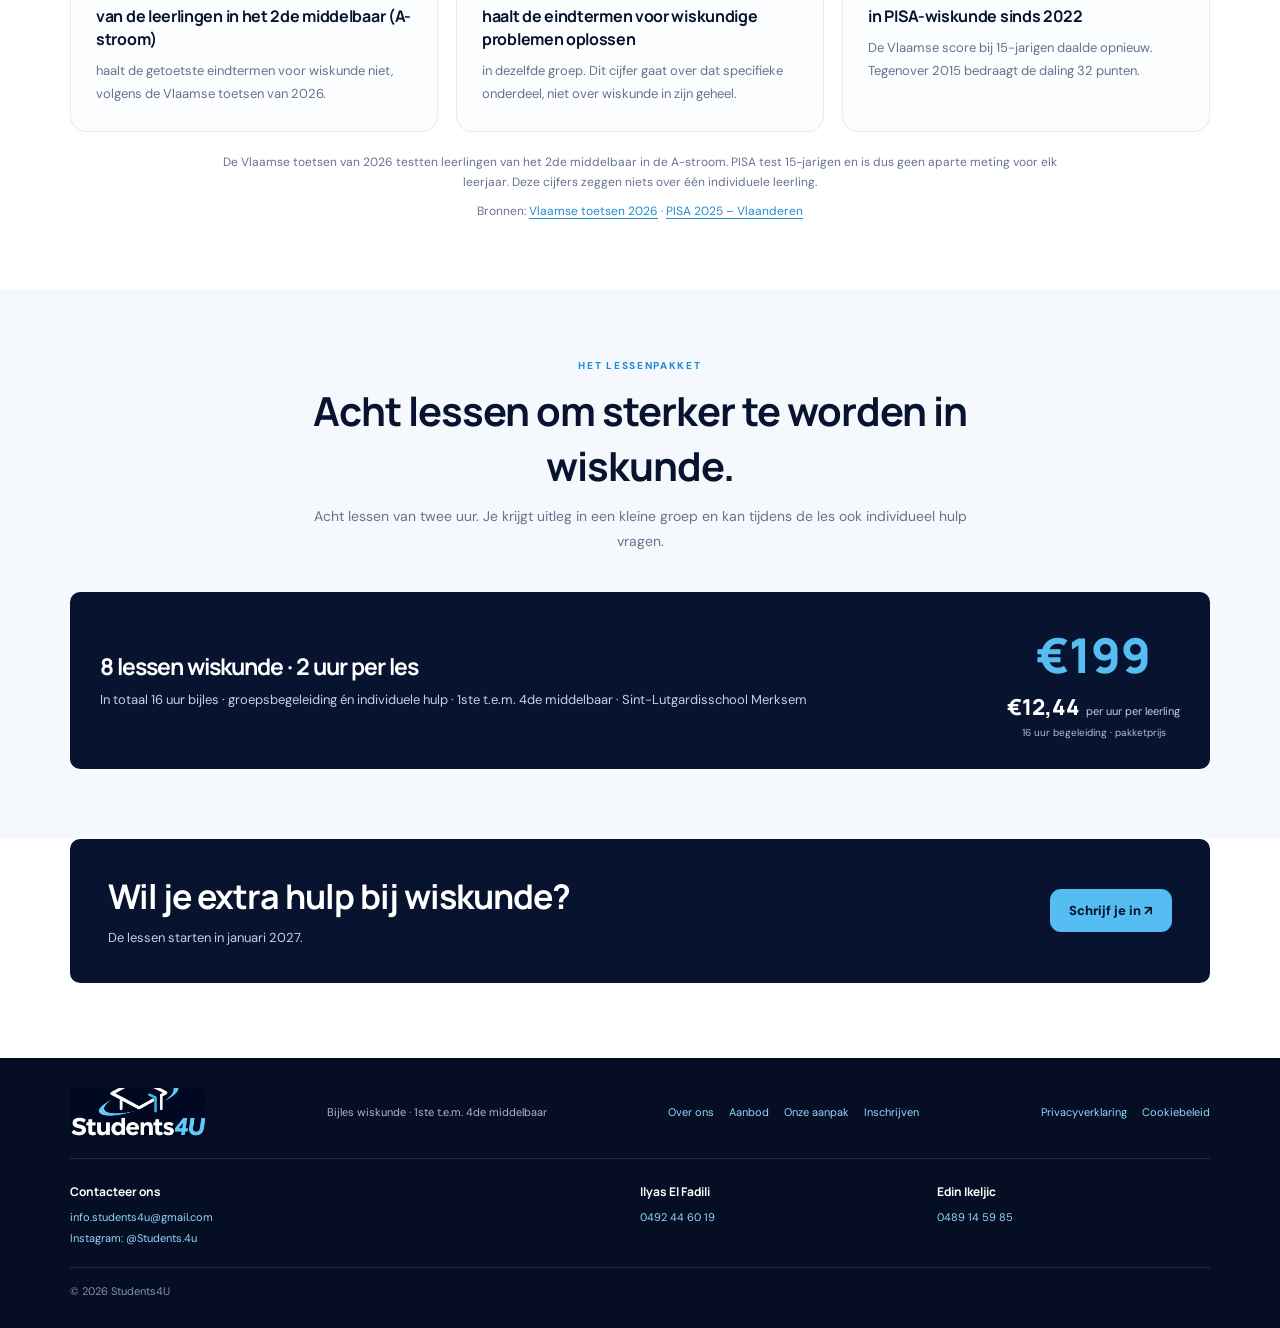
==== commit efe12274: "Update index.html" ====
--- a/index.html
+++ b/index.html
@@ -15,6 +15,12 @@
   <img src="students4u-logo.png" alt="Students4U">
   <span>Bijles wiskunde · 1ste t.e.m. 4de middelbaar</span>
   <div class="foot-links"><a href="over-ons.html">Over ons</a><a href="aanbod.html">Aanbod</a><a href="aanpak.html">Onze aanpak</a><a href="inschrijven.html">Inschrijven</a></div>
+  
+<div class="foot-links">
+  <a href="privacy.html">Privacyverklaring</a>
+  <a href="cookies.html">Cookiebeleid</a>
+</div>
+
 </div>
 <div class="wrap contact-footer">
   <div><strong>Contacteer ons</strong><a href="mailto:info.students4u@gmail.com">info.students4u@gmail.com</a><a href="https://www.instagram.com/Students.4u/" target="_blank" rel="noopener">Instagram: @Students.4u</a></div>
